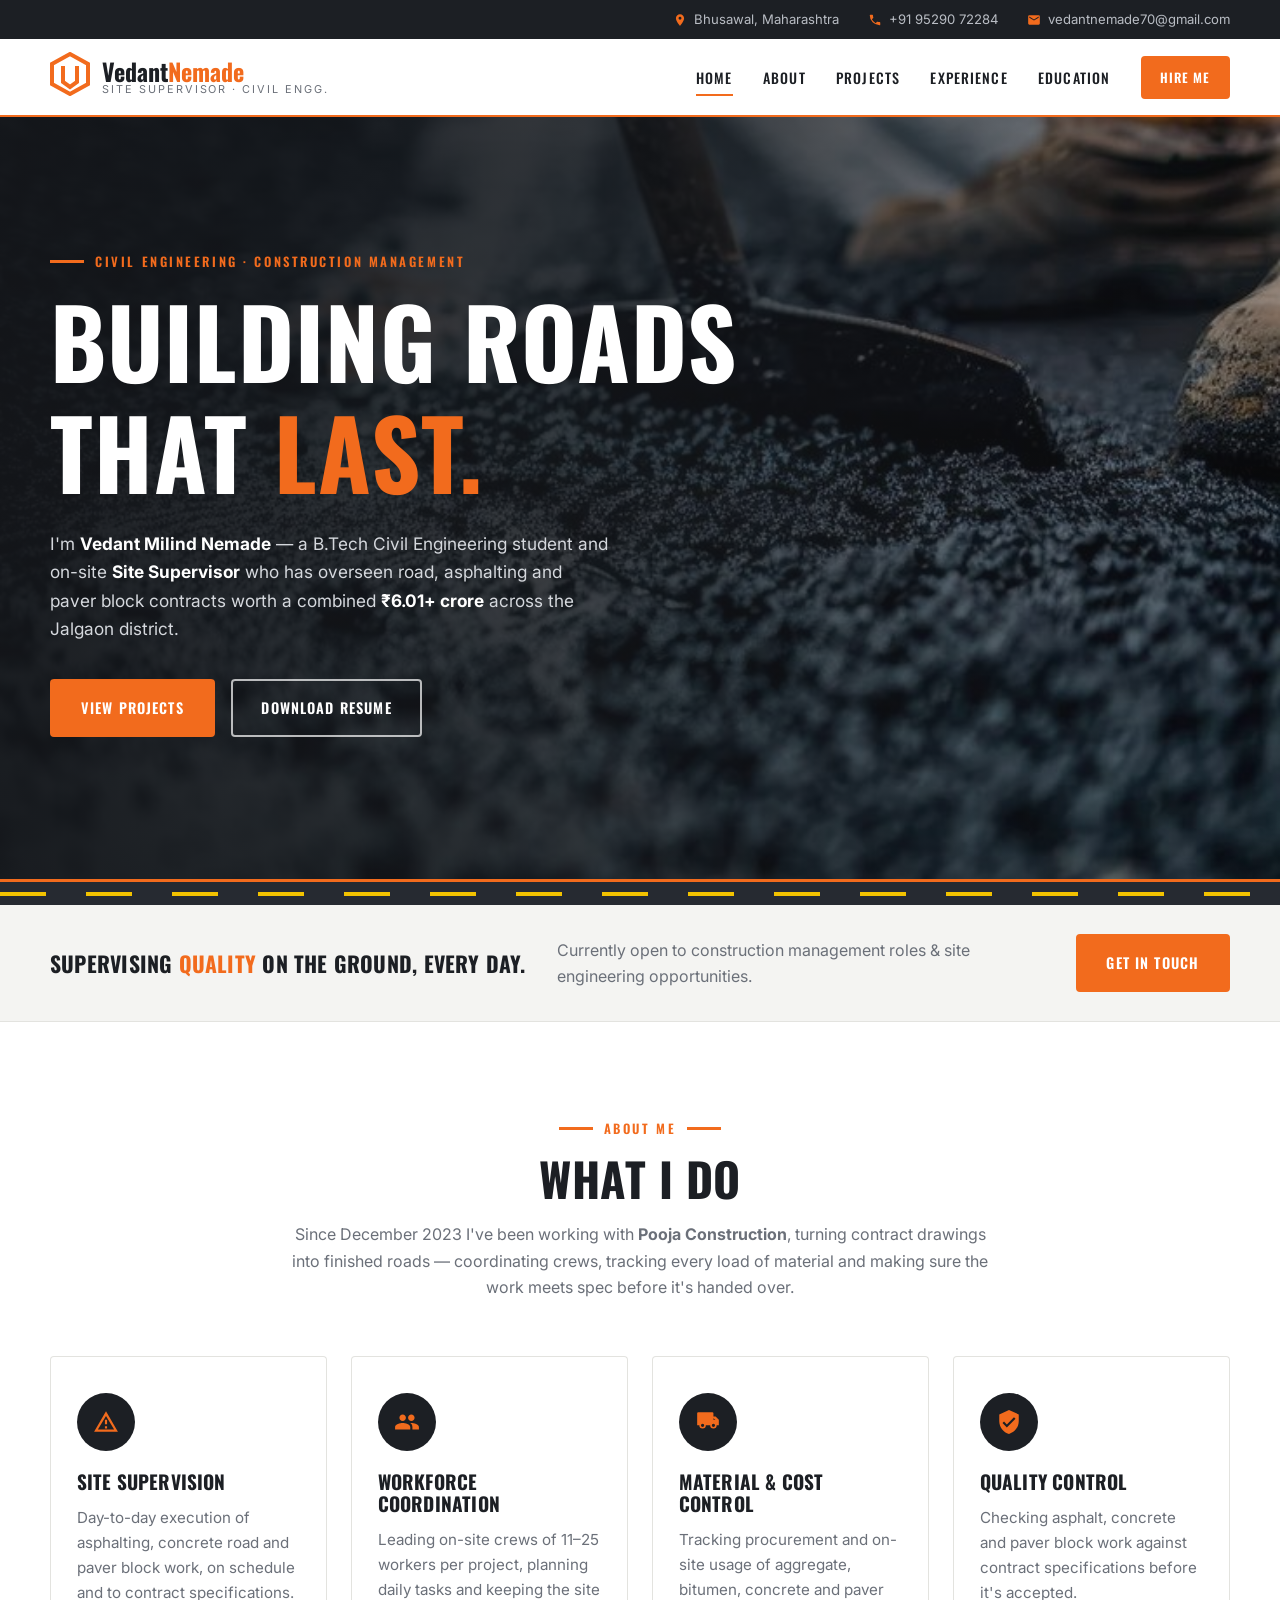
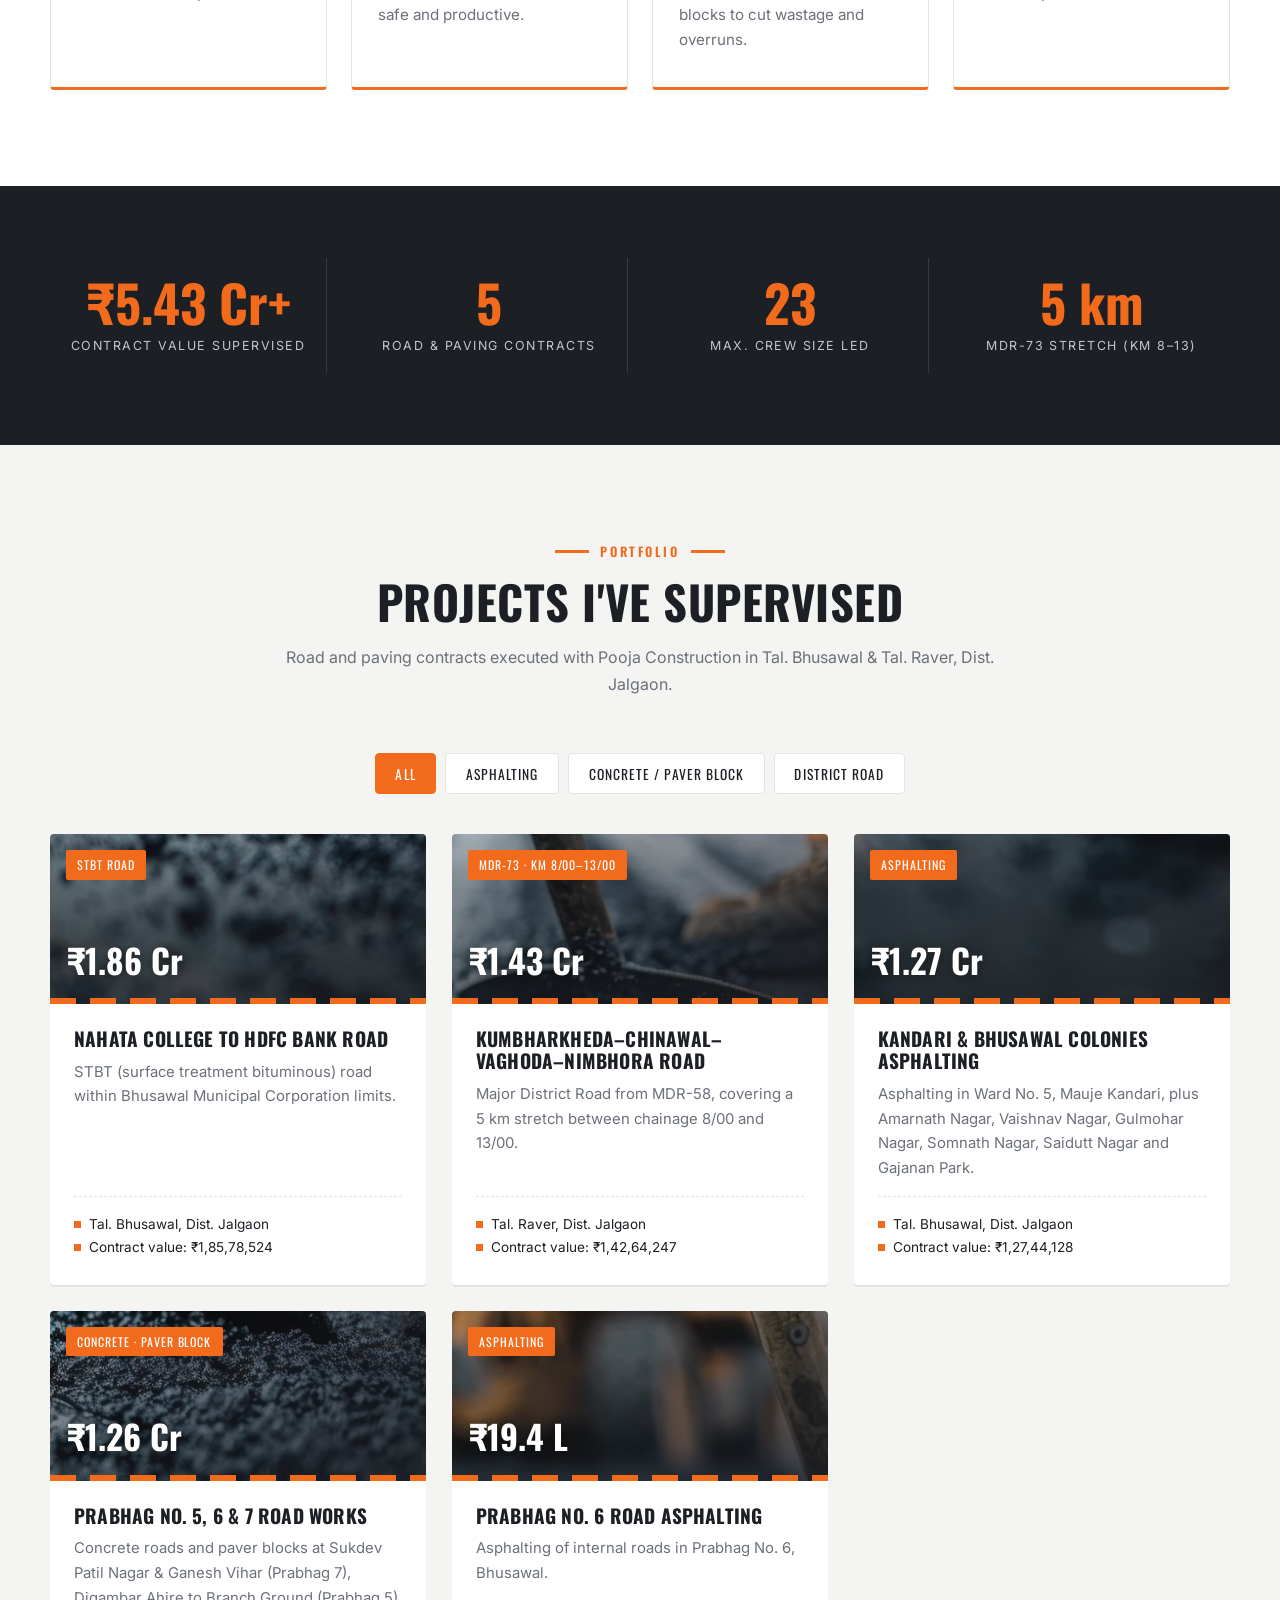
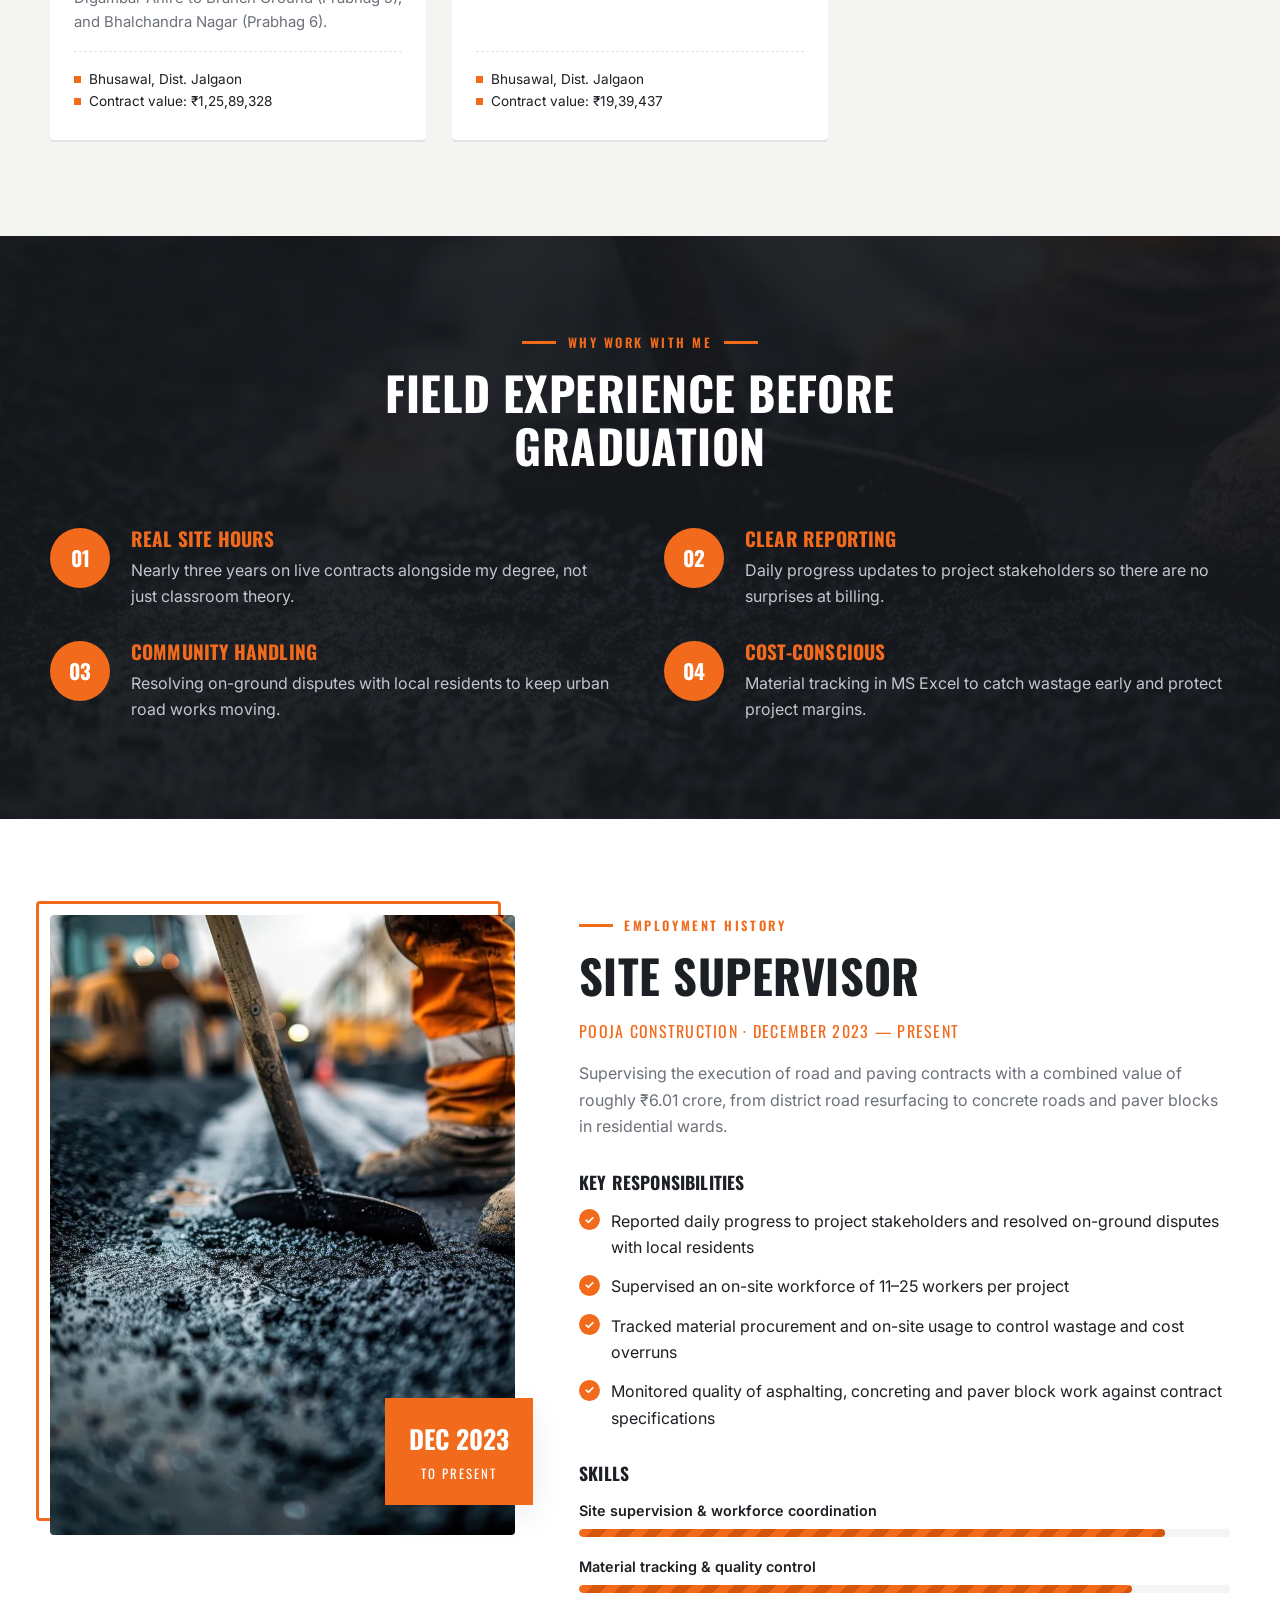
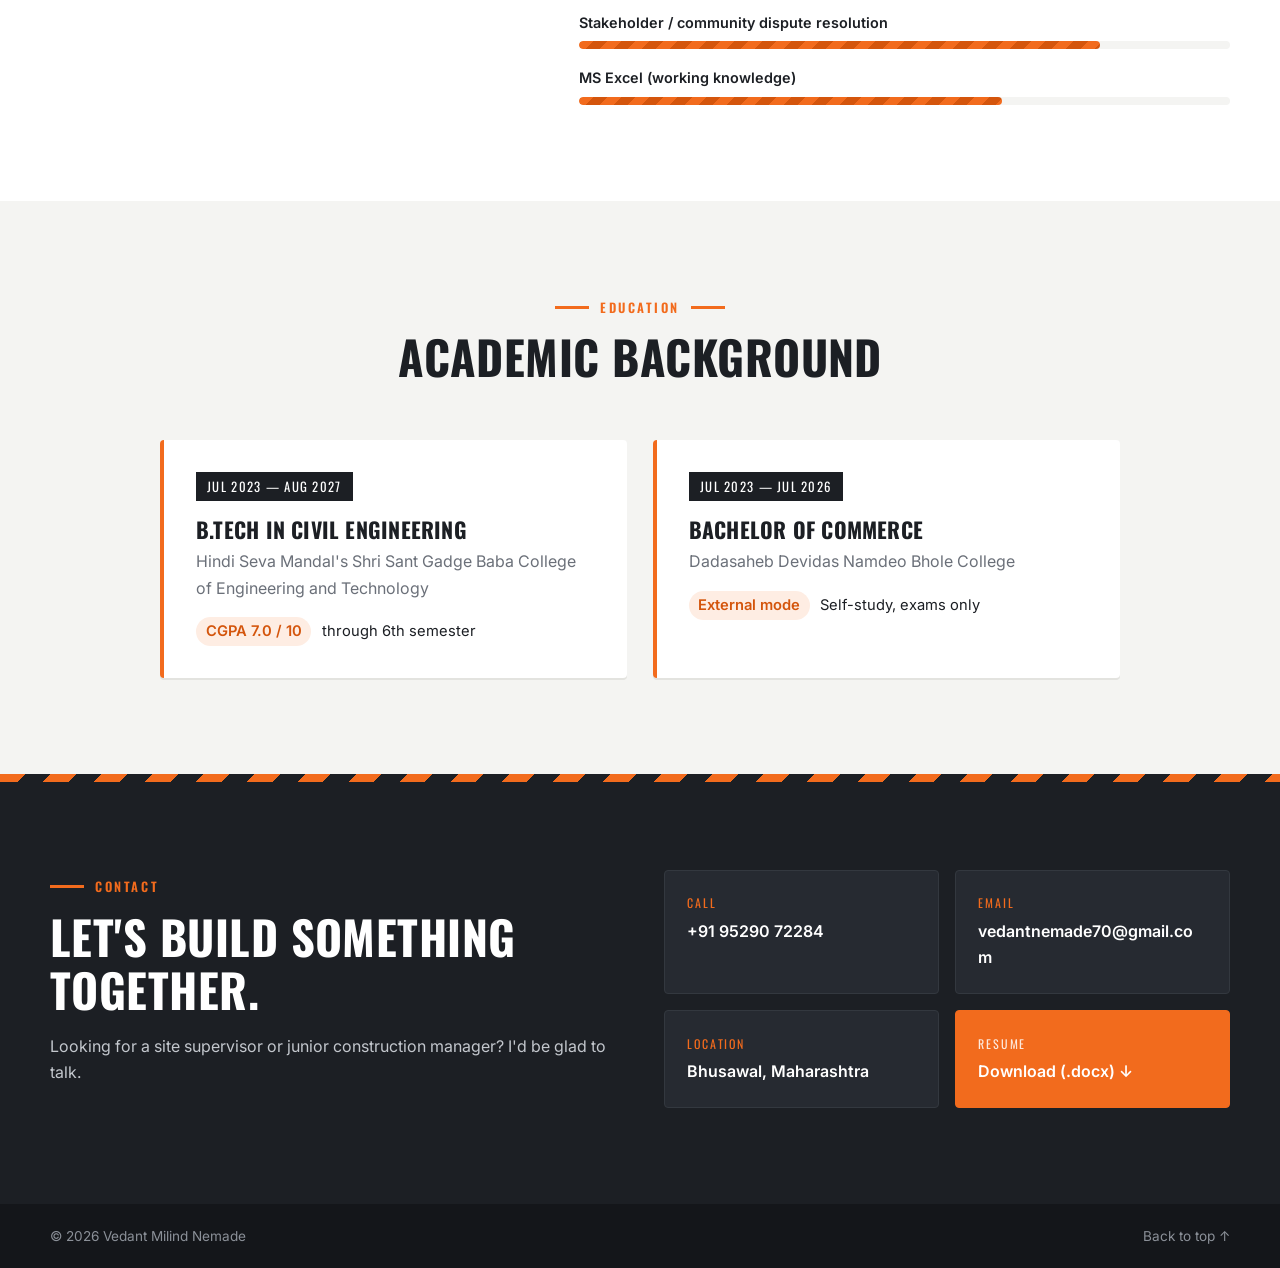
==== index.html @ 14347b67 "Add personal portfolio website Static site with a road-construction theme: hero, services, stats, fi" ====
<!DOCTYPE html>
<html lang="en">
<head>
  <meta charset="UTF-8" />
  <meta name="viewport" content="width=device-width, initial-scale=1.0" />
  <title>Vedant Nemade | Site Supervisor</title>
  <meta name="description" content="Vedant Milind Nemade — Civil Engineering student and road construction site supervisor with ₹6.01+ crore of road and paving contracts supervised in Bhusawal, Maharashtra." />
  <link rel="preconnect" href="https://fonts.googleapis.com" />
  <link rel="preconnect" href="https://fonts.gstatic.com" crossorigin />
  <link href="https://fonts.googleapis.com/css2?family=Oswald:wght@500;600;700&family=Inter:wght@400;500;600&display=swap" rel="stylesheet" />
  <link rel="stylesheet" href="style.css" />
</head>
<body>

  <!-- ============ TOP BAR ============ -->
  <div class="topbar">
    <div class="container topbar__inner">
      <span class="topbar__item">
        <svg viewBox="0 0 24 24" aria-hidden="true"><path d="M12 2C8.1 2 5 5.1 5 9c0 5.2 7 13 7 13s7-7.8 7-13c0-3.9-3.1-7-7-7zm0 9.5A2.5 2.5 0 1 1 12 6.5a2.5 2.5 0 0 1 0 5z"/></svg>
        Bhusawal, Maharashtra
      </span>
      <a class="topbar__item" href="tel:+919529072284">
        <svg viewBox="0 0 24 24" aria-hidden="true"><path d="M6.6 10.8a15.1 15.1 0 0 0 6.6 6.6l2.2-2.2c.3-.3.7-.4 1-.2 1.1.4 2.3.6 3.6.6.6 0 1 .4 1 1V20c0 .6-.4 1-1 1A17 17 0 0 1 3 4c0-.6.4-1 1-1h3.5c.6 0 1 .4 1 1 0 1.3.2 2.5.6 3.6.1.3 0 .7-.2 1l-2.3 2.2z"/></svg>
        +91 95290 72284
      </a>
      <a class="topbar__item" href="mailto:vedantnemade70@gmail.com">
        <svg viewBox="0 0 24 24" aria-hidden="true"><path d="M20 4H4a2 2 0 0 0-2 2v12a2 2 0 0 0 2 2h16a2 2 0 0 0 2-2V6a2 2 0 0 0-2-2zm0 4-8 5-8-5V6l8 5 8-5v2z"/></svg>
        vedantnemade70@gmail.com
      </a>
    </div>
  </div>

  <!-- ============ NAV ============ -->
  <header class="nav" id="nav">
    <div class="container nav__inner">
      <a href="#home" class="logo" aria-label="Vedant Nemade — home">
        <span class="logo__mark" aria-hidden="true">
          <svg viewBox="0 0 40 44"><path d="M20 2 38 12v20L20 42 2 32V12z" fill="none" stroke="currentColor" stroke-width="4"/><path d="M13 14v16l7 5 7-5V14" fill="none" stroke="currentColor" stroke-width="4"/></svg>
        </span>
        <span class="logo__text">
          <strong>Vedant<span>Nemade</span></strong>
          <small>Site Supervisor · Civil Engg.</small>
        </span>
      </a>

      <button class="nav__toggle" id="navToggle" aria-label="Open menu" aria-expanded="false">
        <span></span><span></span><span></span>
      </button>

      <nav class="nav__links" id="navLinks">
        <a href="#home">Home</a>
        <a href="#about">About</a>
        <a href="#projects">Projects</a>
        <a href="#experience">Experience</a>
        <a href="#education">Education</a>
        <a href="#contact" class="btn btn--sm">Hire Me</a>
      </nav>
    </div>
  </header>

  <!-- ============ HERO ============ -->
  <section class="hero" id="home">
    <div class="hero__bg" aria-hidden="true"></div>
    <div class="container hero__inner">
      <p class="eyebrow">Civil Engineering · Construction Management</p>
      <h1 class="hero__title">
        Building roads<br />that <span>last.</span>
      </h1>
      <p class="hero__lead">
        I'm <strong>Vedant Milind Nemade</strong> — a B.Tech Civil Engineering student and
        on-site <strong>Site Supervisor</strong> who has overseen road, asphalting and paver block
        contracts worth a combined <strong>₹6.01+ crore</strong> across the Jalgaon district.
      </p>
      <div class="hero__cta">
        <a href="#projects" class="btn">View Projects</a>
        <a href="assets/Vedant_Nemade_Resume.docx" class="btn btn--ghost" download>Download Resume</a>
      </div>
    </div>
    <div class="road-line" aria-hidden="true"></div>
  </section>

  <!-- ============ INTRO STRIP ============ -->
  <section class="strip">
    <div class="container strip__inner">
      <h2>Supervising <span>quality</span> on the ground, every day.</h2>
      <p>Currently open to construction management roles &amp; site engineering opportunities.</p>
      <a href="#contact" class="btn">Get In Touch</a>
    </div>
  </section>

  <!-- ============ ABOUT / WHAT I DO ============ -->
  <section class="section" id="about">
    <div class="container">
      <div class="section__head">
        <p class="eyebrow eyebrow--dark">About Me</p>
        <h2 class="section__title">What I Do</h2>
        <p class="section__sub">
          Since December 2023 I've been working with <strong>Pooja Construction</strong>, turning contract
          drawings into finished roads — coordinating crews, tracking every load of material and making sure the
          work meets spec before it's handed over.
        </p>
      </div>

      <div class="services">
        <article class="service reveal">
          <div class="service__icon">
            <svg viewBox="0 0 24 24" aria-hidden="true"><path d="M12 2 1 21h22L12 2zm0 4.5L19.5 19h-15L12 6.5zM11 10v4h2v-4h-2zm0 6v2h2v-2h-2z"/></svg>
          </div>
          <h3>Site Supervision</h3>
          <p>Day-to-day execution of asphalting, concrete road and paver block work, on schedule and to contract specifications.</p>
        </article>
        <article class="service reveal">
          <div class="service__icon">
            <svg viewBox="0 0 24 24" aria-hidden="true"><path d="M16 11c1.7 0 3-1.3 3-3s-1.3-3-3-3-3 1.3-3 3 1.3 3 3 3zm-8 0c1.7 0 3-1.3 3-3S9.7 5 8 5 5 6.3 5 8s1.3 3 3 3zm0 2c-2.3 0-7 1.2-7 3.5V19h14v-2.5C15 14.2 10.3 13 8 13zm8 0h-1c1.2.8 2 2 2 3.5V19h6v-2.5c0-2.3-4.7-3.5-7-3.5z"/></svg>
          </div>
          <h3>Workforce Coordination</h3>
          <p>Leading on-site crews of 11–25 workers per project, planning daily tasks and keeping the site safe and productive.</p>
        </article>
        <article class="service reveal">
          <div class="service__icon">
            <svg viewBox="0 0 24 24" aria-hidden="true"><path d="M20 7h-3V4a1 1 0 0 0-1-1H3a1 1 0 0 0-1 1v11h2a3 3 0 0 0 6 0h4a3 3 0 0 0 6 0h2v-5l-3-3zM7 16.5A1.5 1.5 0 1 1 7 13.5a1.5 1.5 0 0 1 0 3zm10 0a1.5 1.5 0 1 1 0-3 1.5 1.5 0 0 1 0 3zM17 10V8.5l1.9 1.5H17z"/></svg>
          </div>
          <h3>Material &amp; Cost Control</h3>
          <p>Tracking procurement and on-site usage of aggregate, bitumen, concrete and paver blocks to cut wastage and overruns.</p>
        </article>
        <article class="service reveal">
          <div class="service__icon">
            <svg viewBox="0 0 24 24" aria-hidden="true"><path d="M12 1 3 5v6c0 5.6 3.8 10.7 9 12 5.2-1.3 9-6.4 9-12V5l-9-4zm-2 16-4-4 1.4-1.4L10 14.2l6.6-6.6L18 9l-8 8z"/></svg>
          </div>
          <h3>Quality Control</h3>
          <p>Checking asphalt, concrete and paver block work against contract specifications before it's accepted.</p>
        </article>
      </div>
    </div>
  </section>

  <!-- ============ STATS ============ -->
  <section class="stats">
    <div class="stats__bg" aria-hidden="true"></div>
    <div class="container stats__grid">
      <div class="stat">
        <span class="stat__num">₹<b data-count="6.01" data-decimals="2">0</b> Cr+</span>
        <span class="stat__label">Contract value supervised</span>
      </div>
      <div class="stat">
        <span class="stat__num"><b data-count="5">0</b></span>
        <span class="stat__label">Road &amp; paving contracts</span>
      </div>
      <div class="stat">
        <span class="stat__num"><b data-count="25">0</b></span>
        <span class="stat__label">Max. crew size led</span>
      </div>
      <div class="stat">
        <span class="stat__num"><b data-count="5">0</b> km</span>
        <span class="stat__label">MDR-73 stretch (km 8–13)</span>
      </div>
    </div>
  </section>

  <!-- ============ PROJECTS ============ -->
  <section class="section section--alt" id="projects">
    <div class="container">
      <div class="section__head">
        <p class="eyebrow eyebrow--dark">Portfolio</p>
        <h2 class="section__title">Projects I've Supervised</h2>
        <p class="section__sub">Road and paving contracts executed with Pooja Construction in Tal. Bhusawal &amp; Tal. Raver, Dist. Jalgaon.</p>
      </div>

      <div class="filters" role="tablist" aria-label="Filter projects">
        <button class="filter is-active" data-filter="all">All</button>
        <button class="filter" data-filter="asphalt">Asphalting</button>
        <button class="filter" data-filter="concrete">Concrete / Paver Block</button>
        <button class="filter" data-filter="highway">District Road</button>
      </div>

      <div class="projects" id="projectGrid">

        <article class="project reveal" data-type="asphalt">
          <div class="project__top project__top--1">
            <span class="tag">STBT Road</span>
            <span class="project__value">₹1.86 Cr</span>
          </div>
          <div class="project__body">
            <h3>Nahata College to HDFC Bank Road</h3>
            <p>STBT (surface treatment bituminous) road within Bhusawal Municipal Corporation limits.</p>
            <ul class="meta">
              <li>Tal. Bhusawal, Dist. Jalgaon</li>
              <li>Contract value: ₹1,85,78,524</li>
            </ul>
          </div>
        </article>

        <article class="project reveal" data-type="highway">
          <div class="project__top project__top--2">
            <span class="tag">MDR-73 · km 8/00–13/00</span>
            <span class="project__value">₹1.43 Cr</span>
          </div>
          <div class="project__body">
            <h3>Kumbharkheda–Chinawal–Vaghoda–Nimbhora Road</h3>
            <p>Major District Road from MDR-58, covering a 5 km stretch between chainage 8/00 and 13/00.</p>
            <ul class="meta">
              <li>Tal. Raver, Dist. Jalgaon</li>
              <li>Contract value: ₹1,42,64,247</li>
            </ul>
          </div>
        </article>

        <article class="project reveal" data-type="asphalt">
          <div class="project__top project__top--3">
            <span class="tag">Asphalting</span>
            <span class="project__value">₹1.27 Cr</span>
          </div>
          <div class="project__body">
            <h3>Kandari &amp; Bhusawal Colonies Asphalting</h3>
            <p>Asphalting in Ward No. 5, Mauje Kandari, plus Amarnath Nagar, Vaishnav Nagar, Gulmohar Nagar, Somnath Nagar, Saidutt Nagar and Gajanan Park.</p>
            <ul class="meta">
              <li>Tal. Bhusawal, Dist. Jalgaon</li>
              <li>Contract value: ₹1,27,44,128</li>
            </ul>
          </div>
        </article>

        <article class="project reveal" data-type="concrete">
          <div class="project__top project__top--4">
            <span class="tag">Concrete · Paver Block</span>
            <span class="project__value">₹1.26 Cr</span>
          </div>
          <div class="project__body">
            <h3>Prabhag No. 5, 6 &amp; 7 Road Works</h3>
            <p>Concrete roads and paver blocks at Sukdev Patil Nagar &amp; Ganesh Vihar (Prabhag 7), Digambar Ahire to Branch Ground (Prabhag 5), and Bhalchandra Nagar (Prabhag 6).</p>
            <ul class="meta">
              <li>Bhusawal, Dist. Jalgaon</li>
              <li>Contract value: ₹1,25,89,328</li>
            </ul>
          </div>
        </article>

        <article class="project reveal" data-type="asphalt">
          <div class="project__top project__top--5">
            <span class="tag">Asphalting</span>
            <span class="project__value">₹19.4 L</span>
          </div>
          <div class="project__body">
            <h3>Prabhag No. 6 Road Asphalting</h3>
            <p>Asphalting of internal roads in Prabhag No. 6, Bhusawal.</p>
            <ul class="meta">
              <li>Bhusawal, Dist. Jalgaon</li>
              <li>Contract value: ₹19,39,437</li>
            </ul>
          </div>
        </article>

      </div>
    </div>
  </section>

  <!-- ============ WHY ME ============ -->
  <section class="why">
    <div class="why__bg" aria-hidden="true"></div>
    <div class="container">
      <div class="section__head section__head--light">
        <p class="eyebrow">Why Work With Me</p>
        <h2 class="section__title">Field experience before graduation</h2>
      </div>
      <div class="why__grid">
        <div class="why__item reveal">
          <div class="why__icon">01</div>
          <div>
            <h3>Real site hours</h3>
            <p>Nearly three years on live contracts alongside my degree, not just classroom theory.</p>
          </div>
        </div>
        <div class="why__item reveal">
          <div class="why__icon">02</div>
          <div>
            <h3>Clear reporting</h3>
            <p>Daily progress updates to project stakeholders so there are no surprises at billing.</p>
          </div>
        </div>
        <div class="why__item reveal">
          <div class="why__icon">03</div>
          <div>
            <h3>Community handling</h3>
            <p>Resolving on-ground disputes with local residents to keep urban road works moving.</p>
          </div>
        </div>
        <div class="why__item reveal">
          <div class="why__icon">04</div>
          <div>
            <h3>Cost-conscious</h3>
            <p>Material tracking in MS Excel to catch wastage early and protect project margins.</p>
          </div>
        </div>
      </div>
    </div>
  </section>

  <!-- ============ EXPERIENCE ============ -->
  <section class="section" id="experience">
    <div class="container exp">
      <div class="exp__media reveal">
        <img src="assets/hero-asphalt.jpg" alt="Worker spreading fresh asphalt with a rake on a road site" loading="lazy" />
        <div class="exp__badge">
          <b>Dec 2023</b>
          <span>to present</span>
        </div>
      </div>
      <div class="exp__content">
        <p class="eyebrow eyebrow--dark">Employment History</p>
        <h2 class="section__title">Site Supervisor</h2>
        <p class="exp__company">Pooja Construction · December 2023 — Present</p>
        <p>
          Supervising the execution of road and paving contracts with a combined value of roughly ₹6.01 crore,
          from district road resurfacing to concrete roads and paver blocks in residential wards.
        </p>
        <h3 class="exp__subhead">Key Responsibilities</h3>
        <ul class="checklist">
          <li>Reported daily progress to project stakeholders and resolved on-ground disputes with local residents</li>
          <li>Supervised an on-site workforce of 11–25 workers per project</li>
          <li>Tracked material procurement and on-site usage to control wastage and cost overruns</li>
          <li>Monitored quality of asphalting, concreting and paver block work against contract specifications</li>
        </ul>

        <h3 class="exp__subhead">Skills</h3>
        <div class="skills">
          <div class="skill"><span>Site supervision &amp; workforce coordination</span><i style="--w:90%"></i></div>
          <div class="skill"><span>Material tracking &amp; quality control</span><i style="--w:85%"></i></div>
          <div class="skill"><span>Stakeholder / community dispute resolution</span><i style="--w:80%"></i></div>
          <div class="skill"><span>MS Excel (working knowledge)</span><i style="--w:65%"></i></div>
        </div>
      </div>
    </div>
  </section>

  <!-- ============ EDUCATION ============ -->
  <section class="section section--alt" id="education">
    <div class="container">
      <div class="section__head">
        <p class="eyebrow eyebrow--dark">Education</p>
        <h2 class="section__title">Academic Background</h2>
      </div>
      <div class="timeline">
        <div class="tl reveal">
          <span class="tl__date">Jul 2023 — Aug 2027</span>
          <h3>B.Tech in Civil Engineering</h3>
          <p class="tl__school">Hindi Seva Mandal's Shri Sant Gadge Baba College of Engineering and Technology</p>
          <p><span class="pill">CGPA 7.0 / 10</span> through 6th semester</p>
        </div>
        <div class="tl reveal">
          <span class="tl__date">Jul 2023 — Jul 2026</span>
          <h3>Bachelor of Commerce</h3>
          <p class="tl__school">Dadasaheb Devidas Namdeo Bhole College</p>
          <p><span class="pill">External mode</span> Self-study, exams only</p>
        </div>
      </div>
    </div>
  </section>

  <!-- ============ CONTACT ============ -->
  <section class="contact" id="contact">
    <div class="container contact__inner">
      <div>
        <p class="eyebrow">Contact</p>
        <h2 class="section__title">Let's build something together.</h2>
        <p class="contact__lead">Looking for a site supervisor or junior construction manager? I'd be glad to talk.</p>
      </div>
      <div class="contact__cards">
        <a class="ccard" href="tel:+919529072284">
          <span class="ccard__label">Call</span>
          <span class="ccard__value">+91 95290 72284</span>
        </a>
        <a class="ccard" href="mailto:vedantnemade70@gmail.com">
          <span class="ccard__label">Email</span>
          <span class="ccard__value">vedantnemade70@gmail.com</span>
        </a>
        <div class="ccard">
          <span class="ccard__label">Location</span>
          <span class="ccard__value">Bhusawal, Maharashtra</span>
        </div>
        <a class="ccard ccard--accent" href="assets/Vedant_Nemade_Resume.docx" download>
          <span class="ccard__label">Resume</span>
          <span class="ccard__value">Download (.docx) ↓</span>
        </a>
      </div>
    </div>
  </section>

  <footer class="footer">
    <div class="container footer__inner">
      <span>© <span id="year"></span> Vedant Milind Nemade</span>
      <a href="#home">Back to top ↑</a>
    </div>
  </footer>

  <script src="script.js"></script>
</body>
</html>
---- style.css ----
/* ========== Tokens ========== */
:root {
  --orange: #f26b1d;
  --orange-dark: #d4550c;
  --asphalt: #1c1f24;
  --asphalt-2: #262a31;
  --asphalt-3: #33383f;
  --paper: #ffffff;
  --paper-2: #f4f4f2;
  --ink: #1c1f24;
  --muted: #6b7079;
  --line: #e3e3df;
  --radius: 4px;
  --shadow: 0 10px 30px rgba(0, 0, 0, .08);
  --head: "Oswald", "Arial Narrow", sans-serif;
  --body: "Inter", system-ui, -apple-system, "Segoe UI", sans-serif;
}

*, *::before, *::after { box-sizing: border-box; }
html { scroll-behavior: smooth; scroll-padding-top: 80px; }
body {
  margin: 0;
  font-family: var(--body);
  color: var(--ink);
  background: var(--paper);
  line-height: 1.65;
  -webkit-font-smoothing: antialiased;
  overflow-x: hidden;
}
img { max-width: 100%; display: block; }
a { color: inherit; text-decoration: none; }
h1, h2, h3 { font-family: var(--head); line-height: 1.15; margin: 0; letter-spacing: .01em; }
p { margin: 0 0 1rem; }

.container { width: min(1180px, 100% - 32px); margin-inline: auto; }

/* ========== Buttons ========== */
.btn {
  display: inline-block;
  background: var(--orange);
  color: #fff;
  font-family: var(--head);
  font-weight: 600;
  text-transform: uppercase;
  letter-spacing: .08em;
  font-size: .9rem;
  padding: .95rem 1.8rem;
  border: 2px solid var(--orange);
  border-radius: var(--radius);
  transition: background .2s, border-color .2s, transform .2s;
}
.btn:hover { background: var(--orange-dark); border-color: var(--orange-dark); transform: translateY(-2px); }
.btn--ghost { background: transparent; border-color: rgba(255,255,255,.7); }
.btn--ghost:hover { background: #fff; color: var(--ink); border-color: #fff; }
.btn--sm { padding: .55rem 1.1rem; font-size: .8rem; }

.eyebrow {
  font-family: var(--head);
  text-transform: uppercase;
  letter-spacing: .2em;
  font-size: .8rem;
  font-weight: 600;
  color: var(--orange);
  margin-bottom: .8rem;
  display: flex;
  align-items: center;
  gap: .7rem;
}
.eyebrow::before { content: ""; width: 34px; height: 3px; background: var(--orange); }

/* ========== Top bar ========== */
.topbar { background: var(--asphalt); color: #b9bdc4; font-size: .82rem; }
.topbar__inner { display: flex; gap: 1.8rem; justify-content: flex-end; padding: .55rem 0; flex-wrap: wrap; }
.topbar__item { display: inline-flex; align-items: center; gap: .45rem; }
.topbar__item svg { width: 14px; height: 14px; fill: var(--orange); }
a.topbar__item:hover { color: #fff; }

/* ========== Nav ========== */
.nav {
  position: sticky; top: 0; z-index: 50;
  background: #fff;
  box-shadow: 0 2px 0 var(--orange);
  transition: box-shadow .2s;
}
.nav.is-scrolled { box-shadow: 0 2px 0 var(--orange), 0 8px 24px rgba(0,0,0,.08); }
.nav__inner { display: flex; align-items: center; justify-content: space-between; height: 76px; }

.logo { display: flex; align-items: center; gap: .75rem; }
.logo__mark { width: 40px; color: var(--orange); }
.logo__text { display: flex; flex-direction: column; line-height: 1.1; }
.logo__text strong { font-family: var(--head); font-size: 1.5rem; color: var(--ink); font-weight: 700; }
.logo__text strong span { color: var(--orange); }
.logo__text small { font-size: .68rem; text-transform: uppercase; letter-spacing: .18em; color: var(--muted); }

.nav__links { display: flex; align-items: center; gap: 1.9rem; }
.nav__links a:not(.btn) {
  font-family: var(--head); text-transform: uppercase; letter-spacing: .08em;
  font-size: .88rem; font-weight: 500; color: var(--ink); position: relative; padding: .3rem 0;
}
.nav__links a:not(.btn)::after {
  content: ""; position: absolute; left: 0; bottom: -2px; width: 0; height: 2px; background: var(--orange); transition: width .25s;
}
.nav__links a:not(.btn):hover::after,
.nav__links a.is-current::after { width: 100%; }

.nav__toggle { display: none; background: none; border: 0; padding: .5rem; cursor: pointer; }
.nav__toggle span { display: block; width: 26px; height: 3px; background: var(--ink); margin: 5px 0; transition: transform .25s, opacity .25s; }
.nav__toggle[aria-expanded="true"] span:nth-child(1) { transform: translateY(8px) rotate(45deg); }
.nav__toggle[aria-expanded="true"] span:nth-child(2) { opacity: 0; }
.nav__toggle[aria-expanded="true"] span:nth-child(3) { transform: translateY(-8px) rotate(-45deg); }

/* ========== Hero ========== */
.hero {
  position: relative;
  min-height: calc(100vh - 110px);
  min-height: calc(100svh - 110px);
  display: flex; align-items: center;
  color: #fff;
  overflow: hidden;
  background: var(--asphalt);
}
.hero__bg {
  position: absolute; inset: 0;
  background:
    linear-gradient(100deg, rgba(20,22,26,.96) 0%, rgba(20,22,26,.82) 45%, rgba(20,22,26,.35) 100%),
    url("assets/hero-asphalt.jpg") center 60% / cover no-repeat;
  transform: scale(1.05);
  animation: heroZoom 18s ease-out forwards;
}
@keyframes heroZoom { to { transform: scale(1); } }
.hero__inner { position: relative; padding: 5rem 0 7rem; max-width: 1180px; }
.hero__title {
  font-size: clamp(2.8rem, 8vw, 6rem);
  text-transform: uppercase;
  font-weight: 700;
  margin-bottom: 1.5rem;
}
.hero__title span { color: var(--orange); }
.hero__lead { max-width: 560px; font-size: 1.08rem; color: #d5d8dd; margin-bottom: 2.2rem; }
.hero__lead strong { color: #fff; }
.hero__cta { display: flex; gap: 1rem; flex-wrap: wrap; }

/* dashed road centre line */
.road-line {
  position: absolute; left: 0; right: 0; bottom: 0; height: 26px;
  background: var(--asphalt-2);
  border-top: 3px solid var(--orange);
}
.road-line::after {
  content: ""; position: absolute; left: 0; right: 0; top: 50%; height: 4px; margin-top: -2px;
  background: repeating-linear-gradient(90deg, #f2c200 0 46px, transparent 46px 86px);
  animation: roadMove 2.5s linear infinite;
}
@keyframes roadMove { to { background-position: -86px 0; } }

/* ========== Strip ========== */
.strip { background: var(--paper-2); border-bottom: 1px solid var(--line); }
.strip__inner { display: flex; align-items: center; gap: 2rem; padding: 1.8rem 0; flex-wrap: wrap; }
.strip h2 { font-size: 1.35rem; text-transform: uppercase; }
.strip h2 span { color: var(--orange); }
.strip p { margin: 0; color: var(--muted); flex: 1; min-width: 220px; }

/* ========== Sections ========== */
.section { padding: 6rem 0; }
.section--alt { background: var(--paper-2); }
.section__head { text-align: center; max-width: 720px; margin: 0 auto 3.5rem; }
.section__head .eyebrow { justify-content: center; }
.section__head .eyebrow::after { content: ""; width: 34px; height: 3px; background: var(--orange); }
.section__title { font-size: clamp(2rem, 4.5vw, 2.9rem); text-transform: uppercase; margin-bottom: 1rem; }
.section__sub { color: var(--muted); }
.section__head--light .section__title { color: #fff; }

/* ========== Services ========== */
.services { display: grid; grid-template-columns: repeat(4, 1fr); gap: 1.5rem; }
.service {
  background: #fff; border: 1px solid var(--line); border-bottom: 3px solid var(--orange);
  padding: 2.2rem 1.6rem; border-radius: var(--radius);
  transition: transform .25s, box-shadow .25s;
}
.service:hover { transform: translateY(-6px); box-shadow: var(--shadow); }
.service__icon {
  width: 58px; height: 58px; display: grid; place-items: center;
  background: var(--asphalt); border-radius: 50%; margin-bottom: 1.3rem;
}
.service__icon svg { width: 26px; height: 26px; fill: var(--orange); }
.service h3 { font-size: 1.2rem; text-transform: uppercase; margin-bottom: .7rem; }
.service p { color: var(--muted); font-size: .95rem; margin: 0; }

/* ========== Stats ========== */
.stats { position: relative; padding: 4.5rem 0; color: #fff; overflow: hidden; background: var(--asphalt); }
.stats__bg {
  position: absolute; inset: 0;
  background:
    linear-gradient(rgba(28,31,36,.9), rgba(28,31,36,.9)),
    url("assets/hero-asphalt.jpg") center / cover fixed;
}
.stats__grid { position: relative; display: grid; grid-template-columns: repeat(4, 1fr); gap: 1.5rem; text-align: center; }
.stat { padding: 1rem; border-right: 1px solid rgba(255,255,255,.12); }
.stat:last-child { border-right: 0; }
.stat__num { display: block; font-family: var(--head); font-size: clamp(2.2rem, 4.5vw, 3.2rem); font-weight: 700; color: var(--orange); line-height: 1.1; }
.stat__num b { font-weight: 700; }
.stat__label { text-transform: uppercase; letter-spacing: .12em; font-size: .78rem; color: #c3c7cd; }

/* ========== Projects ========== */
.filters { display: flex; justify-content: center; flex-wrap: wrap; gap: .6rem; margin-bottom: 2.5rem; }
.filter {
  font-family: var(--head); text-transform: uppercase; letter-spacing: .08em; font-size: .85rem;
  background: #fff; border: 1px solid var(--line); padding: .6rem 1.2rem; cursor: pointer; border-radius: var(--radius);
  color: var(--ink); transition: all .2s;
}
.filter:hover { border-color: var(--orange); color: var(--orange); }
.filter.is-active { background: var(--orange); border-color: var(--orange); color: #fff; }

.projects { display: grid; grid-template-columns: repeat(3, 1fr); gap: 1.6rem; }
.project {
  background: #fff; border-radius: var(--radius); overflow: hidden; box-shadow: 0 2px 0 var(--line);
  display: flex; flex-direction: column; transition: transform .25s, box-shadow .25s;
}
.project:hover { transform: translateY(-6px); box-shadow: var(--shadow); }
.project.is-hidden { display: none; }

.project__top {
  position: relative; height: 170px; padding: 1rem;
  display: flex; flex-direction: column; justify-content: space-between; align-items: flex-start;
  color: #fff; overflow: hidden;
  background:
    linear-gradient(160deg, rgba(28,31,36,.25), rgba(28,31,36,.85)),
    url("assets/hero-asphalt.jpg") var(--pos, center) / var(--zoom, 180%) no-repeat;
}
.project__top::after { /* road marking */
  content: ""; position: absolute; left: 0; right: 0; bottom: 0; height: 6px;
  background: repeating-linear-gradient(90deg, var(--orange) 0 26px, transparent 26px 40px);
}
.project__top--1 { --pos: 20% 80%; }
.project__top--2 { --pos: 70% 40%; --zoom: 220%; }
.project__top--3 { --pos: 40% 95%; --zoom: 260%; }
.project__top--4 { --pos: 90% 60%; --zoom: 200%; }
.project__top--5 { --pos: 10% 20%; --zoom: 240%; }
.project__top .tag {
  background: var(--orange); font-family: var(--head); text-transform: uppercase; letter-spacing: .08em;
  font-size: .75rem; padding: .3rem .7rem; border-radius: 2px;
}
.project__value { font-family: var(--head); font-size: 2.1rem; font-weight: 700; text-shadow: 0 2px 10px rgba(0,0,0,.4); }
.project__body { padding: 1.5rem 1.5rem 1.7rem; display: flex; flex-direction: column; flex: 1; }
.project__body h3 { font-size: 1.2rem; text-transform: uppercase; margin-bottom: .6rem; }
.project__body p { color: var(--muted); font-size: .93rem; flex: 1; }
.meta { list-style: none; margin: 0; padding: 1rem 0 0; border-top: 1px dashed var(--line); font-size: .85rem; }
.meta li { display: flex; gap: .5rem; align-items: baseline; }
.meta li::before { content: ""; width: 7px; height: 7px; background: var(--orange); flex-shrink: 0; transform: translateY(-1px); }

/* ========== Why ========== */
.why { position: relative; padding: 6rem 0; color: #fff; overflow: hidden; background: var(--asphalt); }
.why__bg {
  position: absolute; inset: 0;
  background:
    linear-gradient(rgba(22,24,28,.93), rgba(22,24,28,.93)),
    url("assets/hero-asphalt.jpg") center / cover;
}
.why .container { position: relative; }
.why__grid { display: grid; grid-template-columns: repeat(2, 1fr); gap: 2rem 3rem; }
.why__item { display: flex; gap: 1.3rem; align-items: flex-start; }
.why__icon {
  flex-shrink: 0; width: 60px; height: 60px; border-radius: 50%; background: var(--orange);
  display: grid; place-items: center; font-family: var(--head); font-size: 1.3rem; font-weight: 700;
}
.why__item h3 { font-size: 1.2rem; text-transform: uppercase; margin-bottom: .4rem; color: var(--orange); }
.why__item p { color: #c3c7cd; margin: 0; }

/* ========== Experience ========== */
.exp { display: grid; grid-template-columns: 5fr 7fr; gap: 4rem; align-items: start; }
.exp__media { position: relative; }
.exp__media img { width: 100%; height: 620px; object-fit: cover; border-radius: var(--radius); }
.exp__media::before {
  content: ""; position: absolute; inset: -14px 14px 14px -14px; border: 3px solid var(--orange); border-radius: var(--radius); z-index: -1;
}
.exp__badge {
  position: absolute; right: -18px; bottom: 30px; background: var(--orange); color: #fff; padding: 1.2rem 1.5rem;
  font-family: var(--head); text-transform: uppercase; text-align: center; box-shadow: var(--shadow);
}
.exp__badge b { display: block; font-size: 1.6rem; }
.exp__badge span { font-size: .8rem; letter-spacing: .15em; }
.exp__company { font-family: var(--head); text-transform: uppercase; letter-spacing: .08em; color: var(--orange); }
.exp__content > p:not(.exp__company):not(.eyebrow) { color: var(--muted); }
.exp__subhead { font-size: 1.1rem; text-transform: uppercase; margin: 2rem 0 1rem; }

.checklist { list-style: none; padding: 0; margin: 0; display: grid; gap: .8rem; }
.checklist li { position: relative; padding-left: 2rem; }
.checklist li::before {
  content: "✓"; position: absolute; left: 0; top: .1rem; width: 1.3rem; height: 1.3rem; border-radius: 50%;
  background: var(--orange); color: #fff; font-size: .75rem; display: grid; place-items: center; font-weight: 700;
}

.skills { display: grid; gap: 1.1rem; }
.skill span { display: block; font-size: .9rem; font-weight: 600; margin-bottom: .4rem; }
.skill i { display: block; height: 8px; background: var(--paper-2); position: relative; border-radius: 4px; overflow: hidden; }
.skill i::after {
  content: ""; position: absolute; inset: 0 auto 0 0; width: 0; border-radius: 4px;
  background: repeating-linear-gradient(135deg, var(--orange) 0 10px, var(--orange-dark) 10px 20px);
  transition: width 1.2s ease;
}
.skills.is-visible .skill i::after { width: var(--w); }

/* ========== Education timeline ========== */
.timeline { display: grid; grid-template-columns: repeat(2, 1fr); gap: 1.6rem; max-width: 960px; margin: 0 auto; }
.tl {
  background: #fff; padding: 2rem; border-left: 4px solid var(--orange); border-radius: var(--radius); box-shadow: 0 2px 0 var(--line);
}
.tl__date {
  display: inline-block; font-family: var(--head); font-size: .8rem; letter-spacing: .1em; text-transform: uppercase;
  background: var(--asphalt); color: #fff; padding: .25rem .7rem; margin-bottom: 1rem;
}
.tl h3 { font-size: 1.35rem; text-transform: uppercase; margin-bottom: .4rem; }
.tl__school { color: var(--muted); }
.tl p:last-child { margin: 0; font-size: .92rem; }
.pill { display: inline-block; background: rgba(242,107,29,.12); color: var(--orange-dark); font-weight: 600; padding: .15rem .6rem; border-radius: 999px; margin-right: .4rem; }

/* ========== Contact ========== */
.contact { background: var(--asphalt); color: #fff; padding: 6rem 0; position: relative; }
.contact::before {
  content: ""; position: absolute; top: 0; left: 0; right: 0; height: 8px;
  background: repeating-linear-gradient(135deg, var(--orange) 0 18px, var(--asphalt) 18px 36px);
}
.contact__inner { display: grid; grid-template-columns: 1fr 1fr; gap: 3rem; align-items: center; }
.contact .section__title { color: #fff; }
.contact__lead { color: #c3c7cd; }
.contact__cards { display: grid; grid-template-columns: 1fr 1fr; gap: 1rem; }
.ccard {
  background: var(--asphalt-2); border: 1px solid var(--asphalt-3); padding: 1.4rem; border-radius: var(--radius);
  display: flex; flex-direction: column; gap: .3rem; transition: border-color .2s, transform .2s; min-width: 0;
}
a.ccard:hover { border-color: var(--orange); transform: translateY(-3px); }
.ccard__label { font-family: var(--head); text-transform: uppercase; letter-spacing: .15em; font-size: .75rem; color: var(--orange); }
.ccard__value { font-weight: 600; overflow-wrap: anywhere; }
.ccard--accent { background: var(--orange); border-color: var(--orange); }
.ccard--accent .ccard__label { color: #fff; opacity: .85; }

.footer { background: #14161a; color: #8b9098; font-size: .85rem; }
.footer__inner { display: flex; justify-content: space-between; padding: 1.3rem 0; gap: 1rem; flex-wrap: wrap; }
.footer a:hover { color: var(--orange); }

/* ========== Reveal on scroll ========== */
.reveal { opacity: 0; transform: translateY(24px); transition: opacity .7s ease, transform .7s ease; }
.reveal.is-visible { opacity: 1; transform: none; }
.no-js .reveal { opacity: 1; transform: none; }

/* ========== Responsive ========== */
@media (max-width: 1024px) {
  .services { grid-template-columns: repeat(2, 1fr); }
  .projects { grid-template-columns: repeat(2, 1fr); }
  .exp { grid-template-columns: 1fr; gap: 3rem; }
  .exp__media img { height: 420px; }
  .exp__badge { right: 16px; }
  .contact__inner { grid-template-columns: 1fr; }
}

@media (max-width: 860px) {
  .topbar__inner { justify-content: center; gap: .4rem 1.2rem; }
  .nav__toggle { display: block; }
  .nav__links {
    position: absolute; top: 100%; left: 0; right: 0; background: #fff;
    flex-direction: column; align-items: stretch; gap: 0; padding: 0 16px;
    max-height: 0; overflow: hidden; transition: max-height .3s ease, padding .3s ease;
    box-shadow: 0 10px 20px rgba(0,0,0,.08);
  }
  .nav__links.is-open { max-height: 420px; padding: .5rem 16px 1.2rem; }
  .nav__links a:not(.btn) { padding: .85rem 0; border-bottom: 1px solid var(--line); }
  .nav__links a:not(.btn)::after { display: none; }
  .nav__links .btn { margin-top: 1rem; text-align: center; }
  .stats__grid { grid-template-columns: repeat(2, 1fr); }
  .stat:nth-child(2) { border-right: 0; }
  .why__grid, .timeline { grid-template-columns: 1fr; }
  .stats__bg { background-attachment: scroll; }
}

@media (max-width: 600px) {
  .topbar__item:first-child { display: none; }
  .section, .why, .contact { padding: 4.5rem 0; }
  .services, .projects, .contact__cards { grid-template-columns: 1fr; }
  .hero__inner { padding: 3.5rem 0 5.5rem; }
  .strip__inner { flex-direction: column; align-items: flex-start; gap: 1rem; }
  .exp__media img { height: 320px; }
  .exp__media::before { display: none; }
  .logo__text small { display: none; }
}

@media (prefers-reduced-motion: reduce) {
  *, *::before, *::after { animation: none !important; transition: none !important; }
  html { scroll-behavior: auto; }
  .reveal { opacity: 1; transform: none; }
}
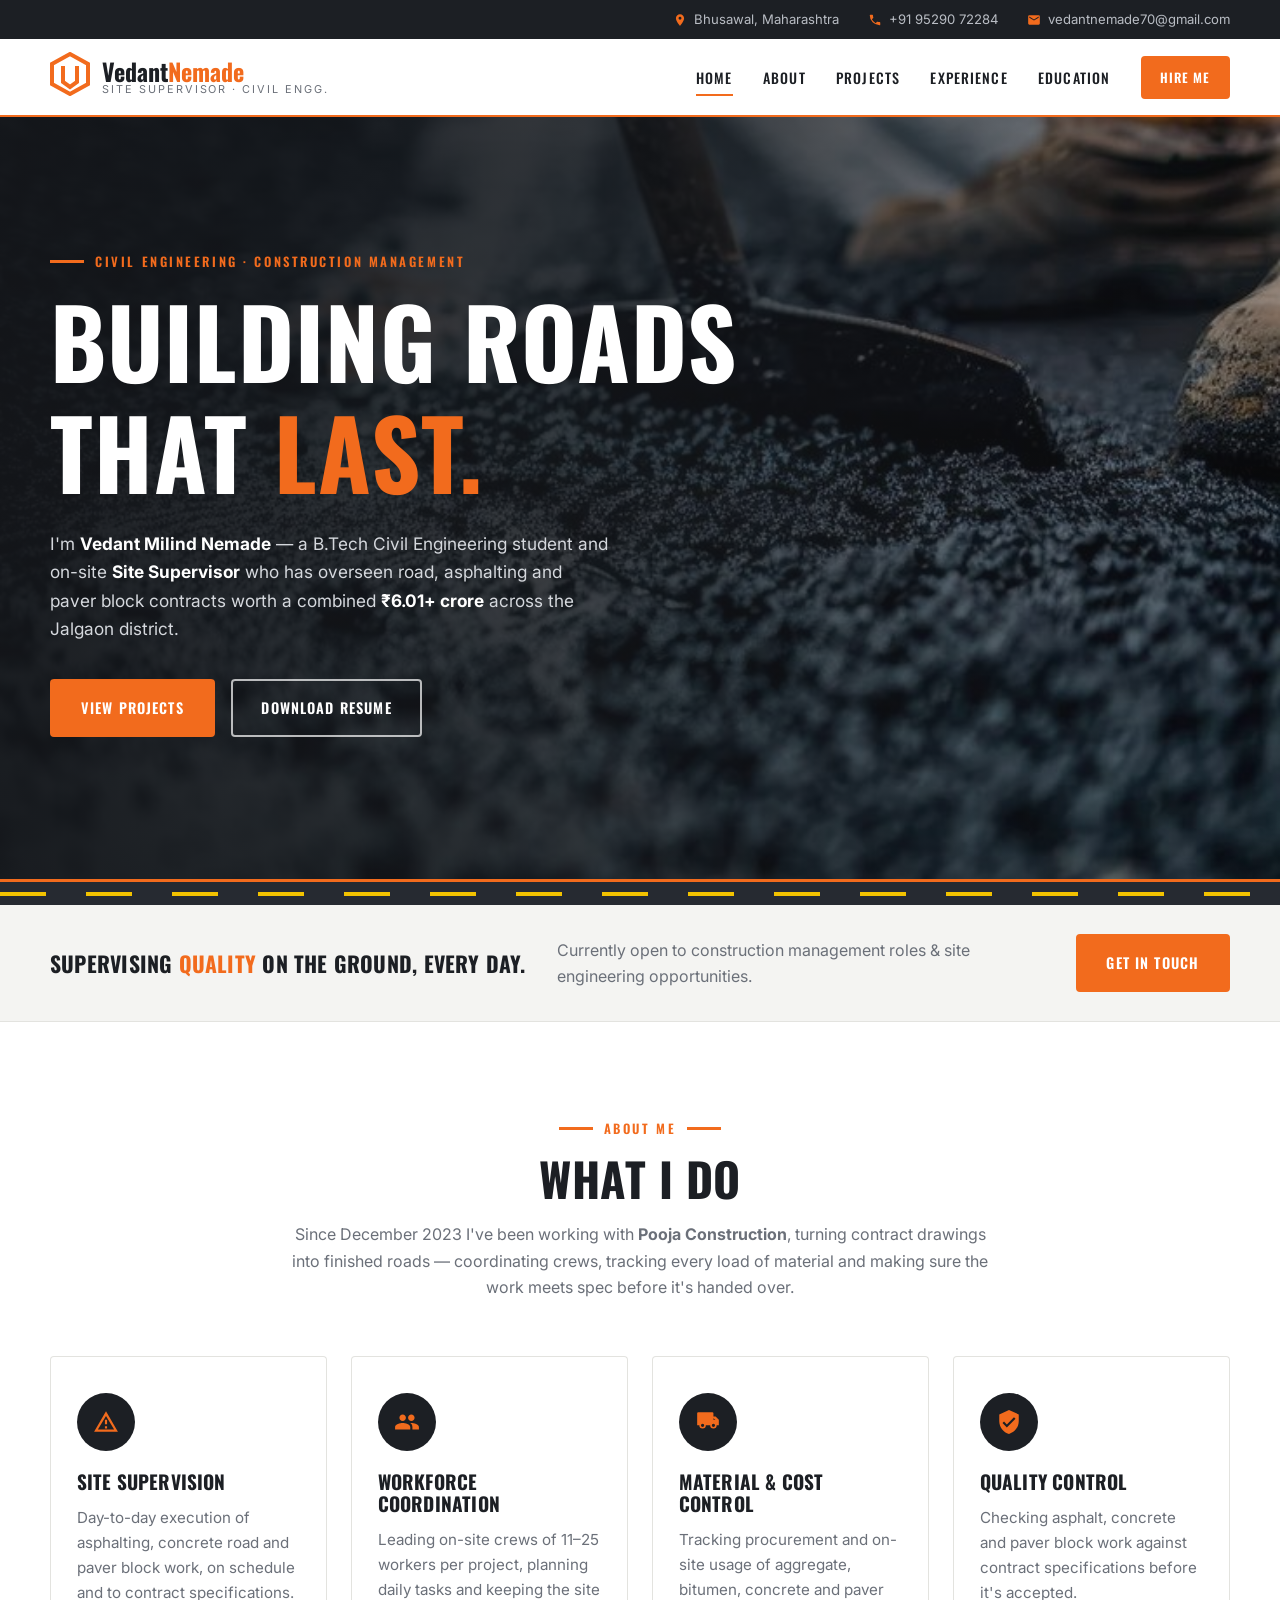
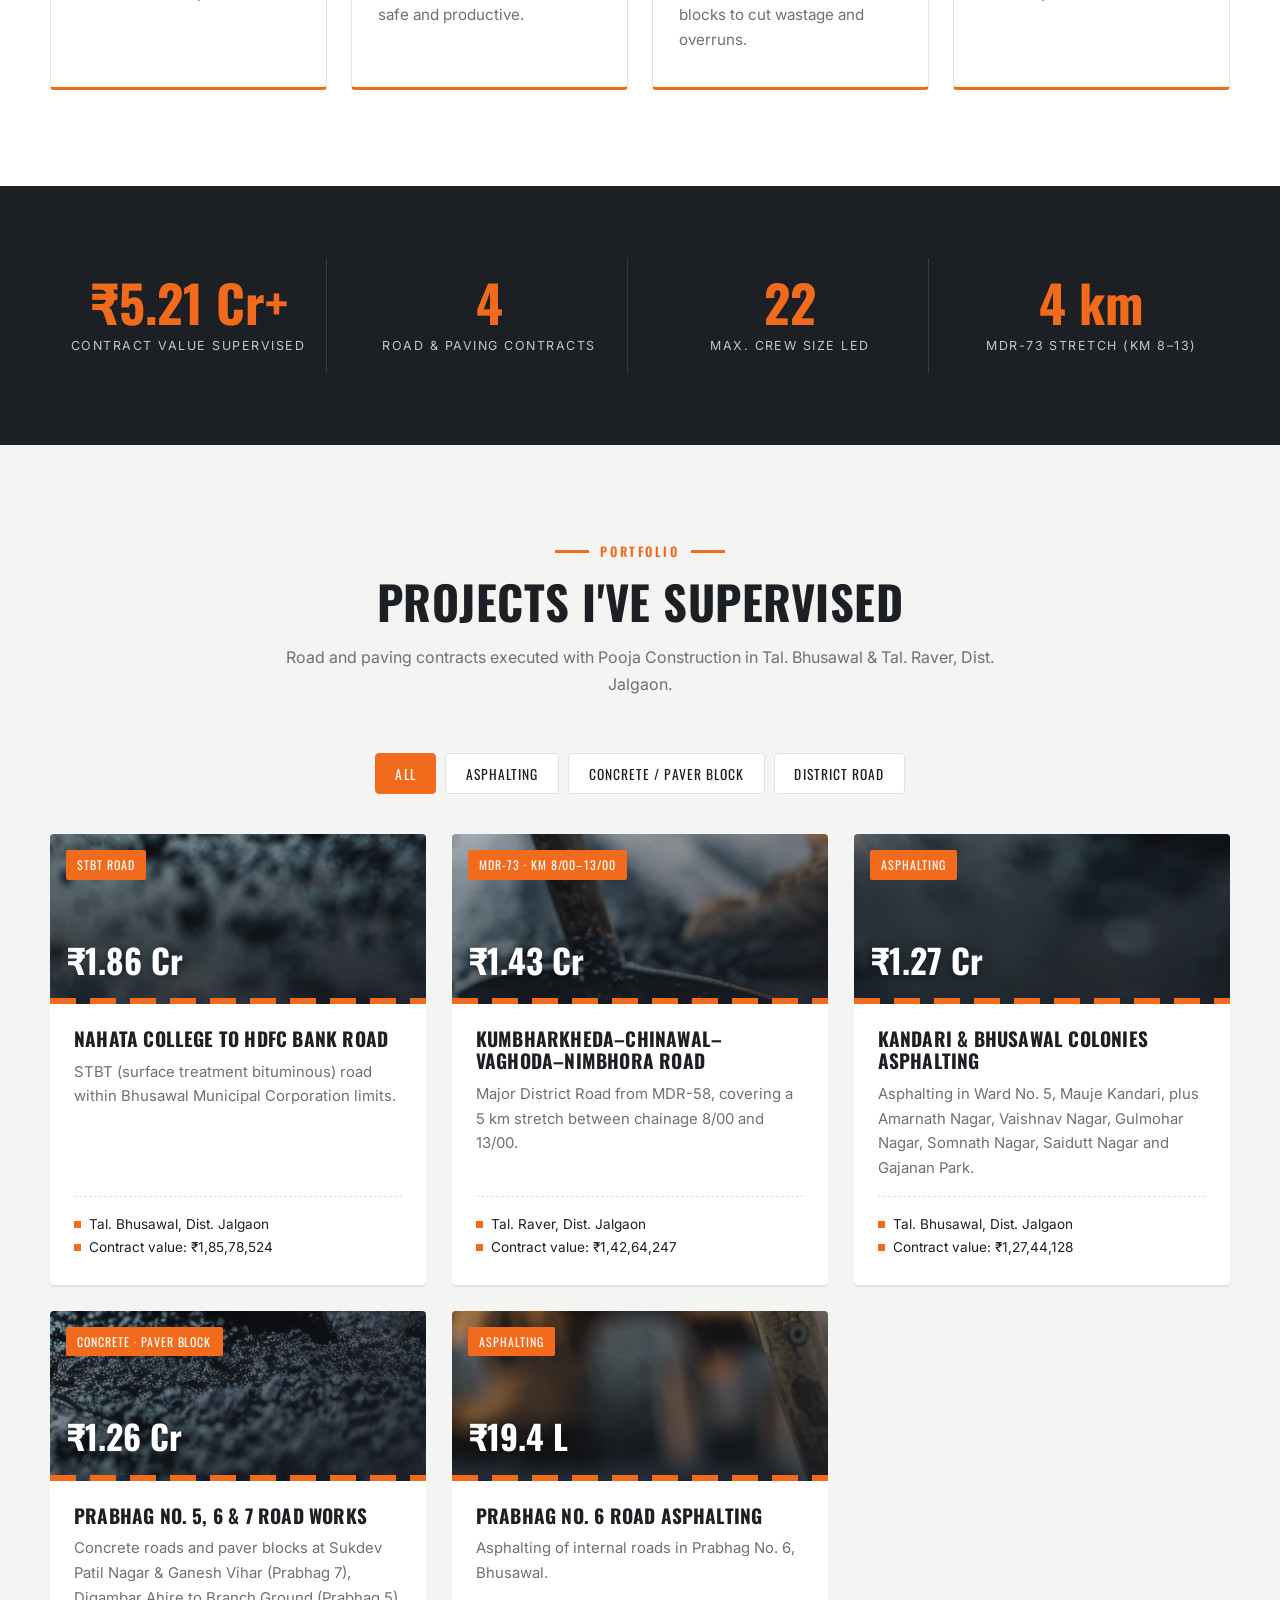
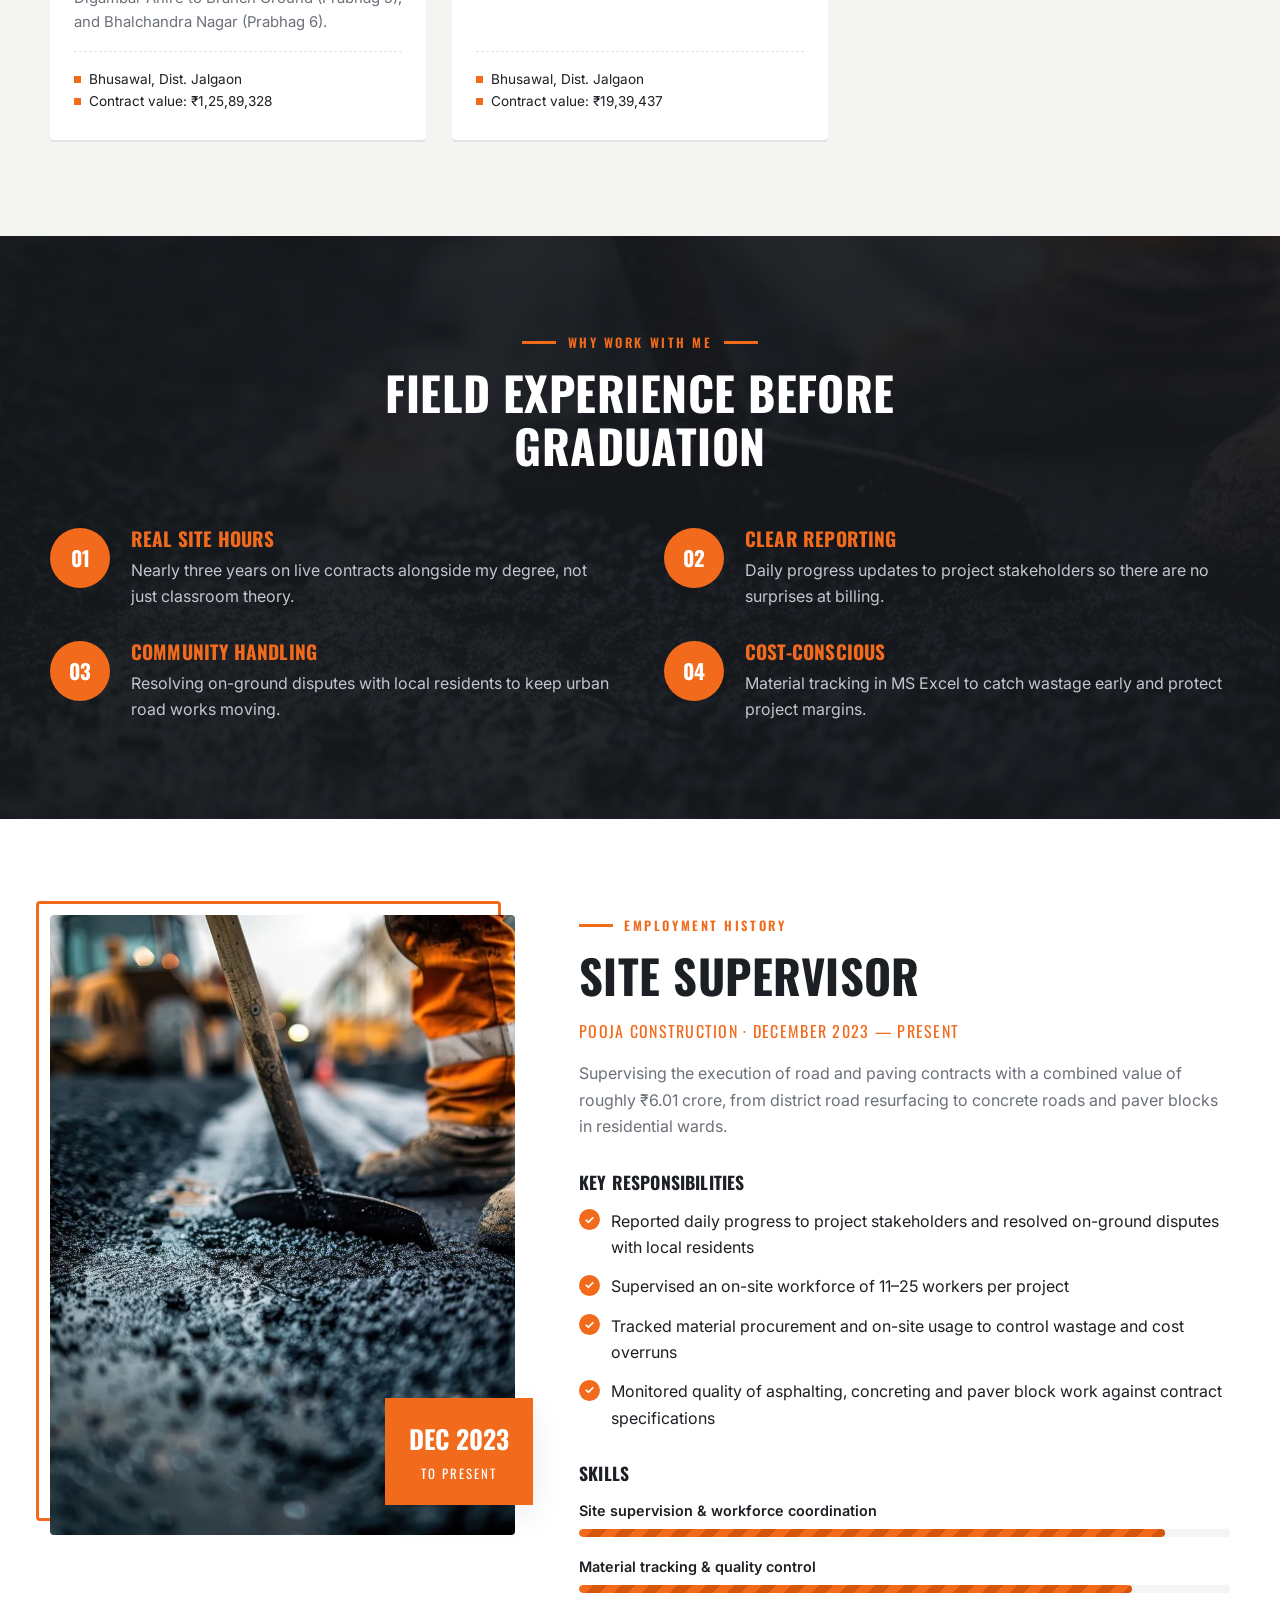
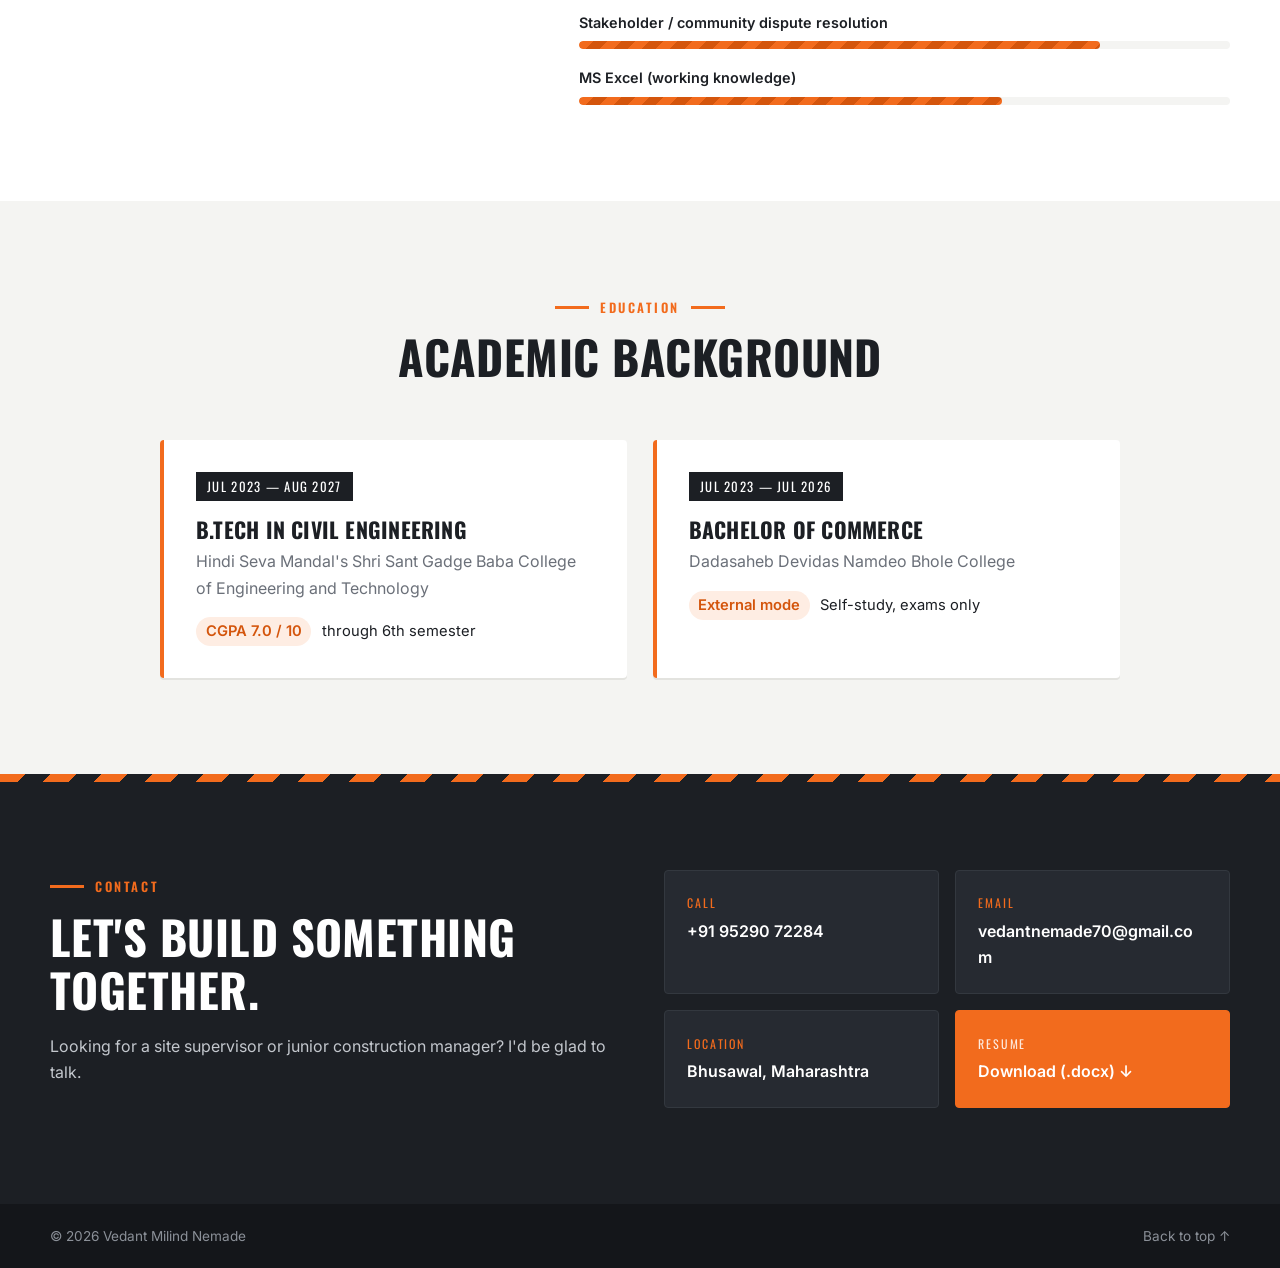
==== commit 0945de00: "Add self-contained portfolio.html and size inline icons index.html only renders correctly with style" ====
--- a/index.html
+++ b/index.html
@@ -16,15 +16,15 @@
   <div class="topbar">
     <div class="container topbar__inner">
       <span class="topbar__item">
-        <svg viewBox="0 0 24 24" aria-hidden="true"><path d="M12 2C8.1 2 5 5.1 5 9c0 5.2 7 13 7 13s7-7.8 7-13c0-3.9-3.1-7-7-7zm0 9.5A2.5 2.5 0 1 1 12 6.5a2.5 2.5 0 0 1 0 5z"/></svg>
+        <svg viewBox="0 0 24 24" width="24" height="24" aria-hidden="true"><path d="M12 2C8.1 2 5 5.1 5 9c0 5.2 7 13 7 13s7-7.8 7-13c0-3.9-3.1-7-7-7zm0 9.5A2.5 2.5 0 1 1 12 6.5a2.5 2.5 0 0 1 0 5z"/></svg>
         Bhusawal, Maharashtra
       </span>
       <a class="topbar__item" href="tel:+919529072284">
-        <svg viewBox="0 0 24 24" aria-hidden="true"><path d="M6.6 10.8a15.1 15.1 0 0 0 6.6 6.6l2.2-2.2c.3-.3.7-.4 1-.2 1.1.4 2.3.6 3.6.6.6 0 1 .4 1 1V20c0 .6-.4 1-1 1A17 17 0 0 1 3 4c0-.6.4-1 1-1h3.5c.6 0 1 .4 1 1 0 1.3.2 2.5.6 3.6.1.3 0 .7-.2 1l-2.3 2.2z"/></svg>
+        <svg viewBox="0 0 24 24" width="24" height="24" aria-hidden="true"><path d="M6.6 10.8a15.1 15.1 0 0 0 6.6 6.6l2.2-2.2c.3-.3.7-.4 1-.2 1.1.4 2.3.6 3.6.6.6 0 1 .4 1 1V20c0 .6-.4 1-1 1A17 17 0 0 1 3 4c0-.6.4-1 1-1h3.5c.6 0 1 .4 1 1 0 1.3.2 2.5.6 3.6.1.3 0 .7-.2 1l-2.3 2.2z"/></svg>
         +91 95290 72284
       </a>
       <a class="topbar__item" href="mailto:vedantnemade70@gmail.com">
-        <svg viewBox="0 0 24 24" aria-hidden="true"><path d="M20 4H4a2 2 0 0 0-2 2v12a2 2 0 0 0 2 2h16a2 2 0 0 0 2-2V6a2 2 0 0 0-2-2zm0 4-8 5-8-5V6l8 5 8-5v2z"/></svg>
+        <svg viewBox="0 0 24 24" width="24" height="24" aria-hidden="true"><path d="M20 4H4a2 2 0 0 0-2 2v12a2 2 0 0 0 2 2h16a2 2 0 0 0 2-2V6a2 2 0 0 0-2-2zm0 4-8 5-8-5V6l8 5 8-5v2z"/></svg>
         vedantnemade70@gmail.com
       </a>
     </div>
@@ -35,7 +35,7 @@
     <div class="container nav__inner">
       <a href="#home" class="logo" aria-label="Vedant Nemade — home">
         <span class="logo__mark" aria-hidden="true">
-          <svg viewBox="0 0 40 44"><path d="M20 2 38 12v20L20 42 2 32V12z" fill="none" stroke="currentColor" stroke-width="4"/><path d="M13 14v16l7 5 7-5V14" fill="none" stroke="currentColor" stroke-width="4"/></svg>
+          <svg viewBox="0 0 40 44" width="40" height="44"><path d="M20 2 38 12v20L20 42 2 32V12z" fill="none" stroke="currentColor" stroke-width="4"/><path d="M13 14v16l7 5 7-5V14" fill="none" stroke="currentColor" stroke-width="4"/></svg>
         </span>
         <span class="logo__text">
           <strong>Vedant<span>Nemade</span></strong>
@@ -104,28 +104,28 @@
       <div class="services">
         <article class="service reveal">
           <div class="service__icon">
-            <svg viewBox="0 0 24 24" aria-hidden="true"><path d="M12 2 1 21h22L12 2zm0 4.5L19.5 19h-15L12 6.5zM11 10v4h2v-4h-2zm0 6v2h2v-2h-2z"/></svg>
+            <svg viewBox="0 0 24 24" width="24" height="24" aria-hidden="true"><path d="M12 2 1 21h22L12 2zm0 4.5L19.5 19h-15L12 6.5zM11 10v4h2v-4h-2zm0 6v2h2v-2h-2z"/></svg>
           </div>
           <h3>Site Supervision</h3>
           <p>Day-to-day execution of asphalting, concrete road and paver block work, on schedule and to contract specifications.</p>
         </article>
         <article class="service reveal">
           <div class="service__icon">
-            <svg viewBox="0 0 24 24" aria-hidden="true"><path d="M16 11c1.7 0 3-1.3 3-3s-1.3-3-3-3-3 1.3-3 3 1.3 3 3 3zm-8 0c1.7 0 3-1.3 3-3S9.7 5 8 5 5 6.3 5 8s1.3 3 3 3zm0 2c-2.3 0-7 1.2-7 3.5V19h14v-2.5C15 14.2 10.3 13 8 13zm8 0h-1c1.2.8 2 2 2 3.5V19h6v-2.5c0-2.3-4.7-3.5-7-3.5z"/></svg>
+            <svg viewBox="0 0 24 24" width="24" height="24" aria-hidden="true"><path d="M16 11c1.7 0 3-1.3 3-3s-1.3-3-3-3-3 1.3-3 3 1.3 3 3 3zm-8 0c1.7 0 3-1.3 3-3S9.7 5 8 5 5 6.3 5 8s1.3 3 3 3zm0 2c-2.3 0-7 1.2-7 3.5V19h14v-2.5C15 14.2 10.3 13 8 13zm8 0h-1c1.2.8 2 2 2 3.5V19h6v-2.5c0-2.3-4.7-3.5-7-3.5z"/></svg>
           </div>
           <h3>Workforce Coordination</h3>
           <p>Leading on-site crews of 11–25 workers per project, planning daily tasks and keeping the site safe and productive.</p>
         </article>
         <article class="service reveal">
           <div class="service__icon">
-            <svg viewBox="0 0 24 24" aria-hidden="true"><path d="M20 7h-3V4a1 1 0 0 0-1-1H3a1 1 0 0 0-1 1v11h2a3 3 0 0 0 6 0h4a3 3 0 0 0 6 0h2v-5l-3-3zM7 16.5A1.5 1.5 0 1 1 7 13.5a1.5 1.5 0 0 1 0 3zm10 0a1.5 1.5 0 1 1 0-3 1.5 1.5 0 0 1 0 3zM17 10V8.5l1.9 1.5H17z"/></svg>
+            <svg viewBox="0 0 24 24" width="24" height="24" aria-hidden="true"><path d="M20 7h-3V4a1 1 0 0 0-1-1H3a1 1 0 0 0-1 1v11h2a3 3 0 0 0 6 0h4a3 3 0 0 0 6 0h2v-5l-3-3zM7 16.5A1.5 1.5 0 1 1 7 13.5a1.5 1.5 0 0 1 0 3zm10 0a1.5 1.5 0 1 1 0-3 1.5 1.5 0 0 1 0 3zM17 10V8.5l1.9 1.5H17z"/></svg>
           </div>
           <h3>Material &amp; Cost Control</h3>
           <p>Tracking procurement and on-site usage of aggregate, bitumen, concrete and paver blocks to cut wastage and overruns.</p>
         </article>
         <article class="service reveal">
           <div class="service__icon">
-            <svg viewBox="0 0 24 24" aria-hidden="true"><path d="M12 1 3 5v6c0 5.6 3.8 10.7 9 12 5.2-1.3 9-6.4 9-12V5l-9-4zm-2 16-4-4 1.4-1.4L10 14.2l6.6-6.6L18 9l-8 8z"/></svg>
+            <svg viewBox="0 0 24 24" width="24" height="24" aria-hidden="true"><path d="M12 1 3 5v6c0 5.6 3.8 10.7 9 12 5.2-1.3 9-6.4 9-12V5l-9-4zm-2 16-4-4 1.4-1.4L10 14.2l6.6-6.6L18 9l-8 8z"/></svg>
           </div>
           <h3>Quality Control</h3>
           <p>Checking asphalt, concrete and paver block work against contract specifications before it's accepted.</p>
